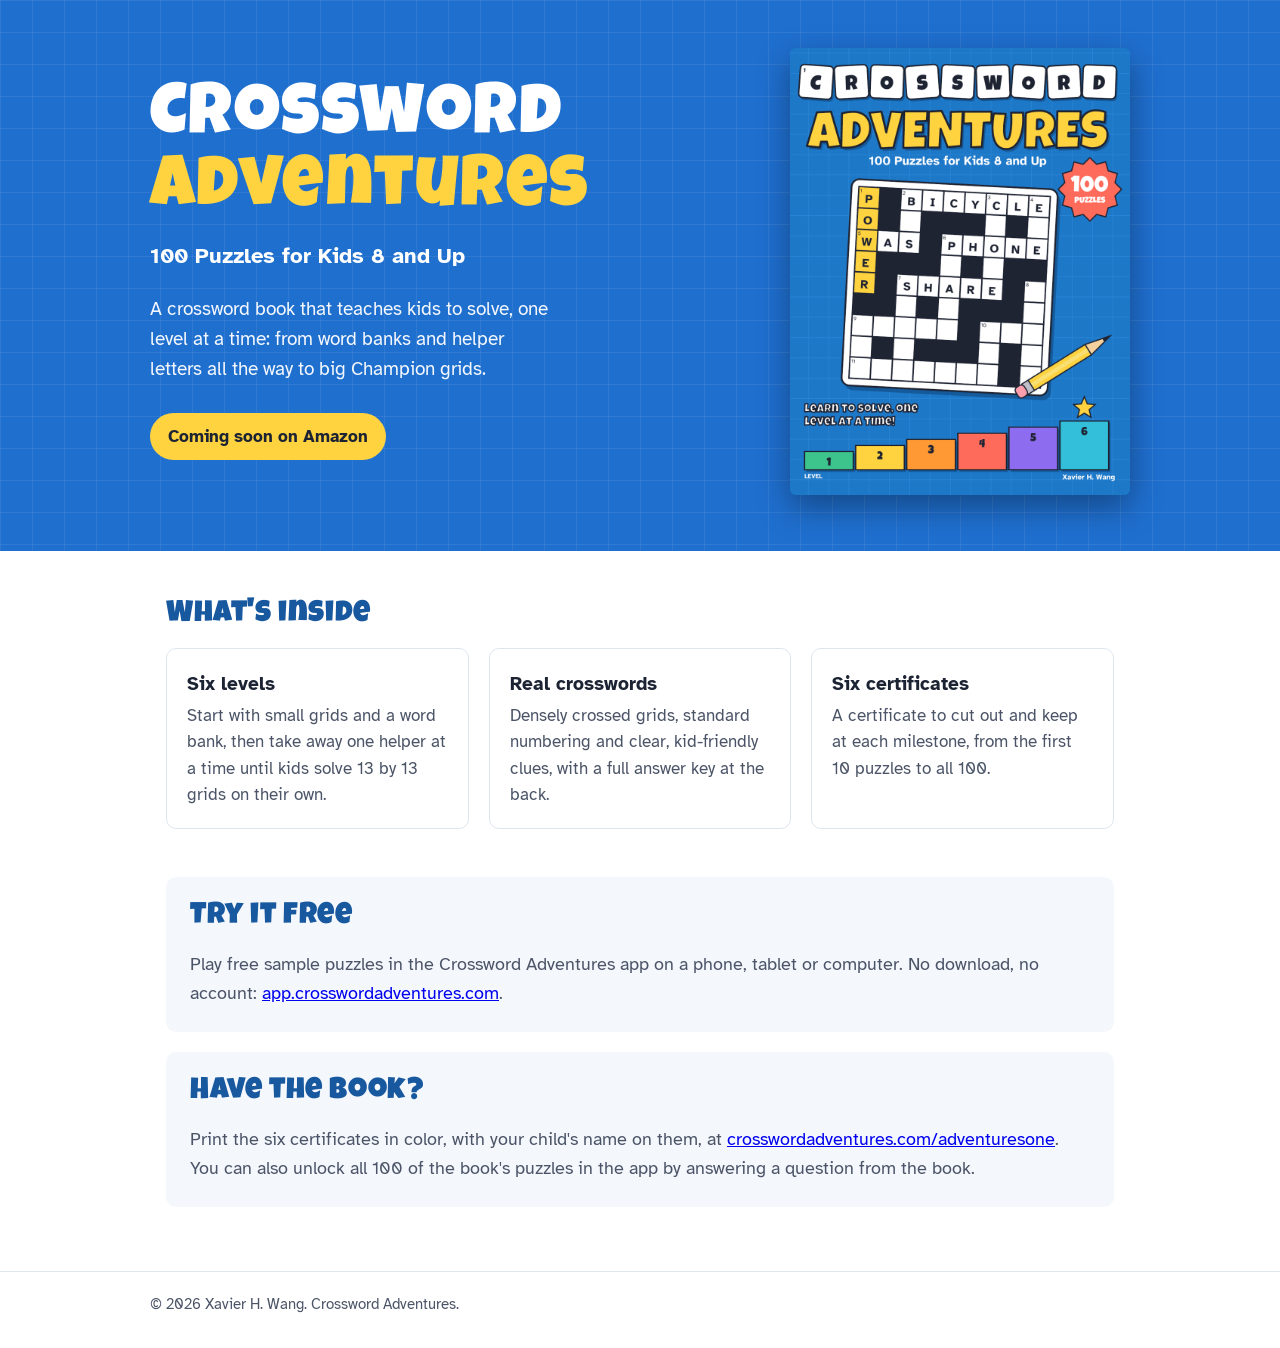
==== index.html @ 7882b206 "Make clear the app's free samples are for everyone; book owners get extras Co-Authored-By: Claude Op" ====
<!doctype html>
<html lang="en">
<head>
<meta charset="utf-8">
<meta name="viewport" content="width=device-width, initial-scale=1">
<title>Crossword Adventures</title>
<meta name="description" content="Crossword Adventures: 100 crossword puzzles for kids 8 and up that teach kids to solve, one level at a time. Coming soon on Amazon.">
<link rel="preconnect" href="https://fonts.googleapis.com">
<link rel="preconnect" href="https://fonts.gstatic.com" crossorigin>
<link rel="stylesheet" href="https://fonts.googleapis.com/css2?family=Atkinson+Hyperlegible:wght@400;700&family=Luckiest+Guy&display=swap">
<style>
  :root {
    --blue: #1f6fcf; --blue-deep: #17589f; --yellow: #ffd23f; --ink: #1c2333;
    --paper: #ffffff; --muted: #4c5568; --rule: #dfe5ef;
  }
  * { box-sizing: border-box }
  body { margin: 0; font: 18px/1.6 "Atkinson Hyperlegible", Arial, sans-serif; color: var(--ink); background: var(--paper) }
  header {
    background: var(--blue);
    background-image: linear-gradient(rgba(255,255,255,.07) 1px, transparent 1px),
                      linear-gradient(90deg, rgba(255,255,255,.07) 1px, transparent 1px);
    background-size: 32px 32px;
    color: #fff; padding: 48px 16px 56px;
  }
  .wrap { max-width: 980px; margin: 0 auto }
  .hero { display: grid; grid-template-columns: 1fr 340px; gap: 48px; align-items: center }
  h1 { font: 400 clamp(44px, 7vw, 72px)/1 "Luckiest Guy", sans-serif; margin: 0 0 12px; letter-spacing: .02em }
  h1 span { color: var(--yellow); display: block }
  .sub { font-size: 22px; font-weight: 700; margin: 0 0 20px }
  .lead { font-size: 19px; max-width: 34ch; margin: 0 0 28px; opacity: .95 }
  .badge { display: inline-block; background: var(--yellow); color: var(--ink); font-weight: 700;
           padding: 10px 18px; border-radius: 999px; font-size: 17px }
  .cover { width: 100%; height: auto; border-radius: 6px; box-shadow: 0 12px 32px rgba(0,0,0,.35) }
  main { padding: 48px 16px 24px }
  h2 { font: 400 30px/1.1 "Luckiest Guy", sans-serif; color: var(--blue-deep); margin: 0 0 16px; letter-spacing: .02em }
  .grid { display: grid; grid-template-columns: repeat(3, 1fr); gap: 20px; margin-bottom: 48px }
  .card { border: 1px solid var(--rule); border-radius: 10px; padding: 20px }
  .card b { display: block; font-size: 19px; margin-bottom: 4px }
  .card p { margin: 0; color: var(--muted); font-size: 16.5px }
  .soon { background: #f4f7fc; border-radius: 10px; padding: 24px; margin-bottom: 40px }
  .soon p { margin: 0; color: var(--muted) }
  footer { border-top: 1px solid var(--rule); padding: 20px 16px 32px; color: var(--muted); font-size: 15px }
  @media (max-width: 760px) {
    .hero { grid-template-columns: 1fr; gap: 32px; text-align: center }
    .lead { margin-left: auto; margin-right: auto }
    .cover { max-width: 300px; display: block; margin: 0 auto }
    .grid { grid-template-columns: 1fr }
  }
</style>
</head>
<body>
<header>
  <div class="wrap hero">
    <div>
      <h1>Crossword <span>Adventures</span></h1>
      <p class="sub">100 Puzzles for Kids 8 and Up</p>
      <p class="lead">A crossword book that teaches kids to solve, one level at a time: from word banks and helper letters all the way to big Champion grids.</p>
      <span class="badge">Coming soon on Amazon</span>
    </div>
    <img class="cover" src="cover.png" alt="Cover of Crossword Adventures: 100 Puzzles for Kids 8 and Up, by Xavier H. Wang" width="900" height="1182">
  </div>
</header>
<main class="wrap">
  <h2>What's inside</h2>
  <div class="grid">
    <div class="card"><b>Six levels</b><p>Start with small grids and a word bank, then take away one helper at a time until kids solve 13 by 13 grids on their own.</p></div>
    <div class="card"><b>Real crosswords</b><p>Densely crossed grids, standard numbering and clear, kid-friendly clues, with a full answer key at the back.</p></div>
    <div class="card"><b>Six certificates</b><p>A certificate to cut out and keep at each milestone, from the first 10 puzzles to all 100.</p></div>
  </div>
  <div class="soon" style="margin-bottom:20px">
    <h2>Try it free</h2>
    <p>Play free sample puzzles in the Crossword Adventures app on a phone, tablet or computer. No download, no account:
       <a href="https://app.crosswordadventures.com">app.crosswordadventures.com</a>.</p>
  </div>
  <div class="soon">
    <h2>Have the book?</h2>
    <p>Print the six certificates in color, with your child's name on them, at
       <a href="/adventuresone/">crosswordadventures.com/adventuresone</a>.
       You can also unlock all 100 of the book's puzzles in the app by answering a question from the book.</p>
  </div>
</main>
<footer>
  <div class="wrap">&copy; 2026 Xavier H. Wang. Crossword Adventures.</div>
</footer>
</body>
</html>
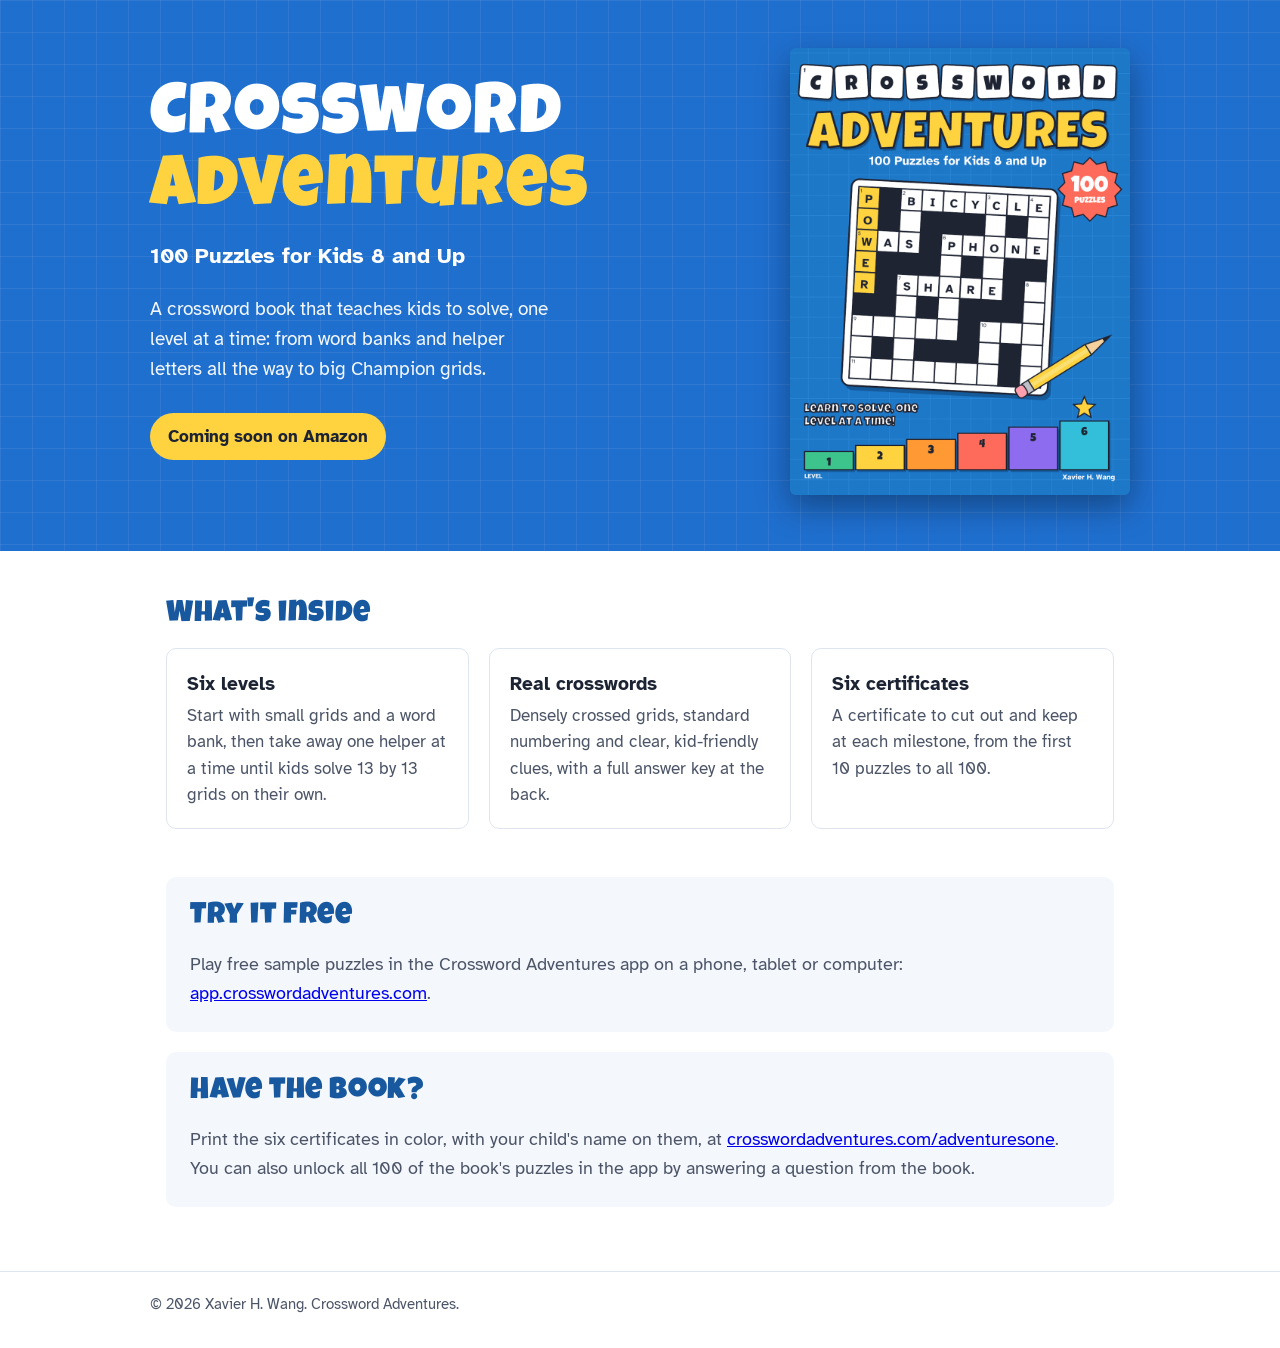
==== commit ce402479: "Drop 'no download, no account' from the app wording Co-Authored-By: Claude Opus 5.5 <noreply@anthrop" ====
--- a/index.html
+++ b/index.html
@@ -69,7 +69,7 @@
   </div>
   <div class="soon" style="margin-bottom:20px">
     <h2>Try it free</h2>
-    <p>Play free sample puzzles in the Crossword Adventures app on a phone, tablet or computer. No download, no account:
+    <p>Play free sample puzzles in the Crossword Adventures app on a phone, tablet or computer:
        <a href="https://app.crosswordadventures.com">app.crosswordadventures.com</a>.</p>
   </div>
   <div class="soon">
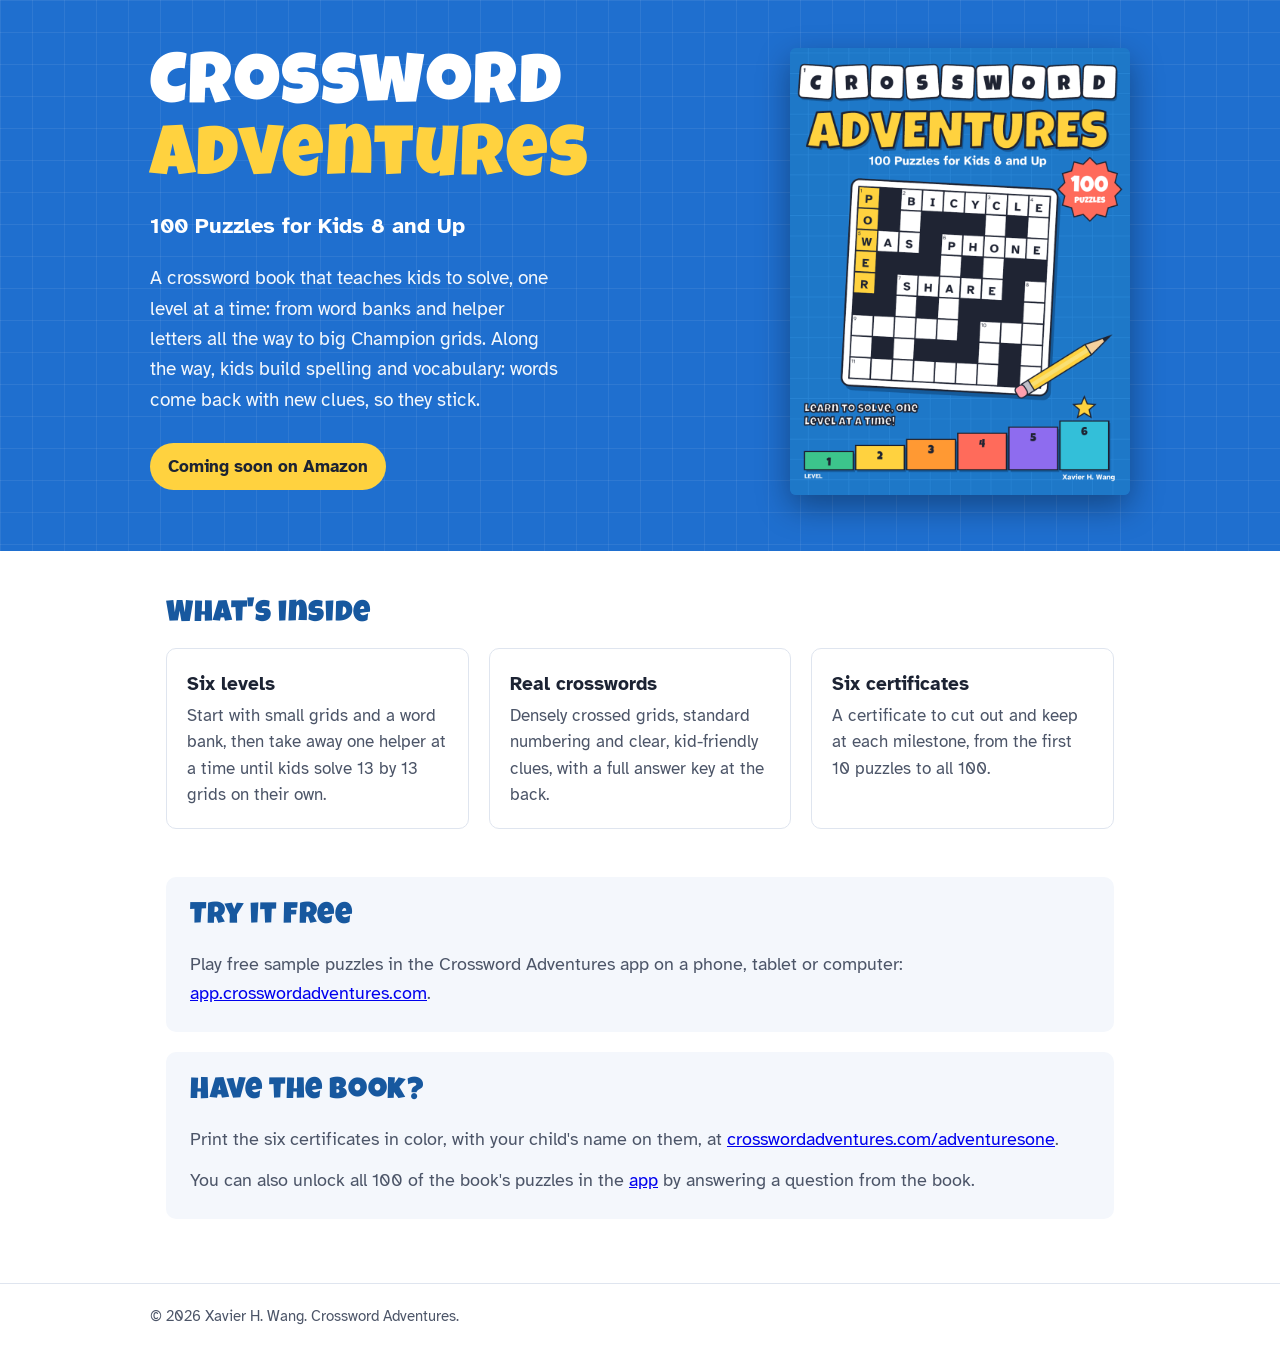
==== commit 6ca4e7aa: "Home page: spelling and vocabulary line; app sentence on its own line Co-Authored-By: Claude Opus 5." ====
--- a/index.html
+++ b/index.html
@@ -54,7 +54,7 @@
     <div>
       <h1>Crossword <span>Adventures</span></h1>
       <p class="sub">100 Puzzles for Kids 8 and Up</p>
-      <p class="lead">A crossword book that teaches kids to solve, one level at a time: from word banks and helper letters all the way to big Champion grids.</p>
+      <p class="lead">A crossword book that teaches kids to solve, one level at a time: from word banks and helper letters all the way to big Champion grids. Along the way, kids build spelling and vocabulary: words come back with new clues, so they stick.</p>
       <span class="badge">Coming soon on Amazon</span>
     </div>
     <img class="cover" src="cover.png" alt="Cover of Crossword Adventures: 100 Puzzles for Kids 8 and Up, by Xavier H. Wang" width="900" height="1182">
@@ -75,8 +75,9 @@
   <div class="soon">
     <h2>Have the book?</h2>
     <p>Print the six certificates in color, with your child's name on them, at
-       <a href="/adventuresone/">crosswordadventures.com/adventuresone</a>.
-       You can also unlock all 100 of the book's puzzles in the app by answering a question from the book.</p>
+       <a href="/adventuresone/">crosswordadventures.com/adventuresone</a>.</p>
+    <p style="margin-top:12px">You can also unlock all 100 of the book's puzzles in the
+       <a href="https://app.crosswordadventures.com">app</a> by answering a question from the book.</p>
   </div>
 </main>
 <footer>
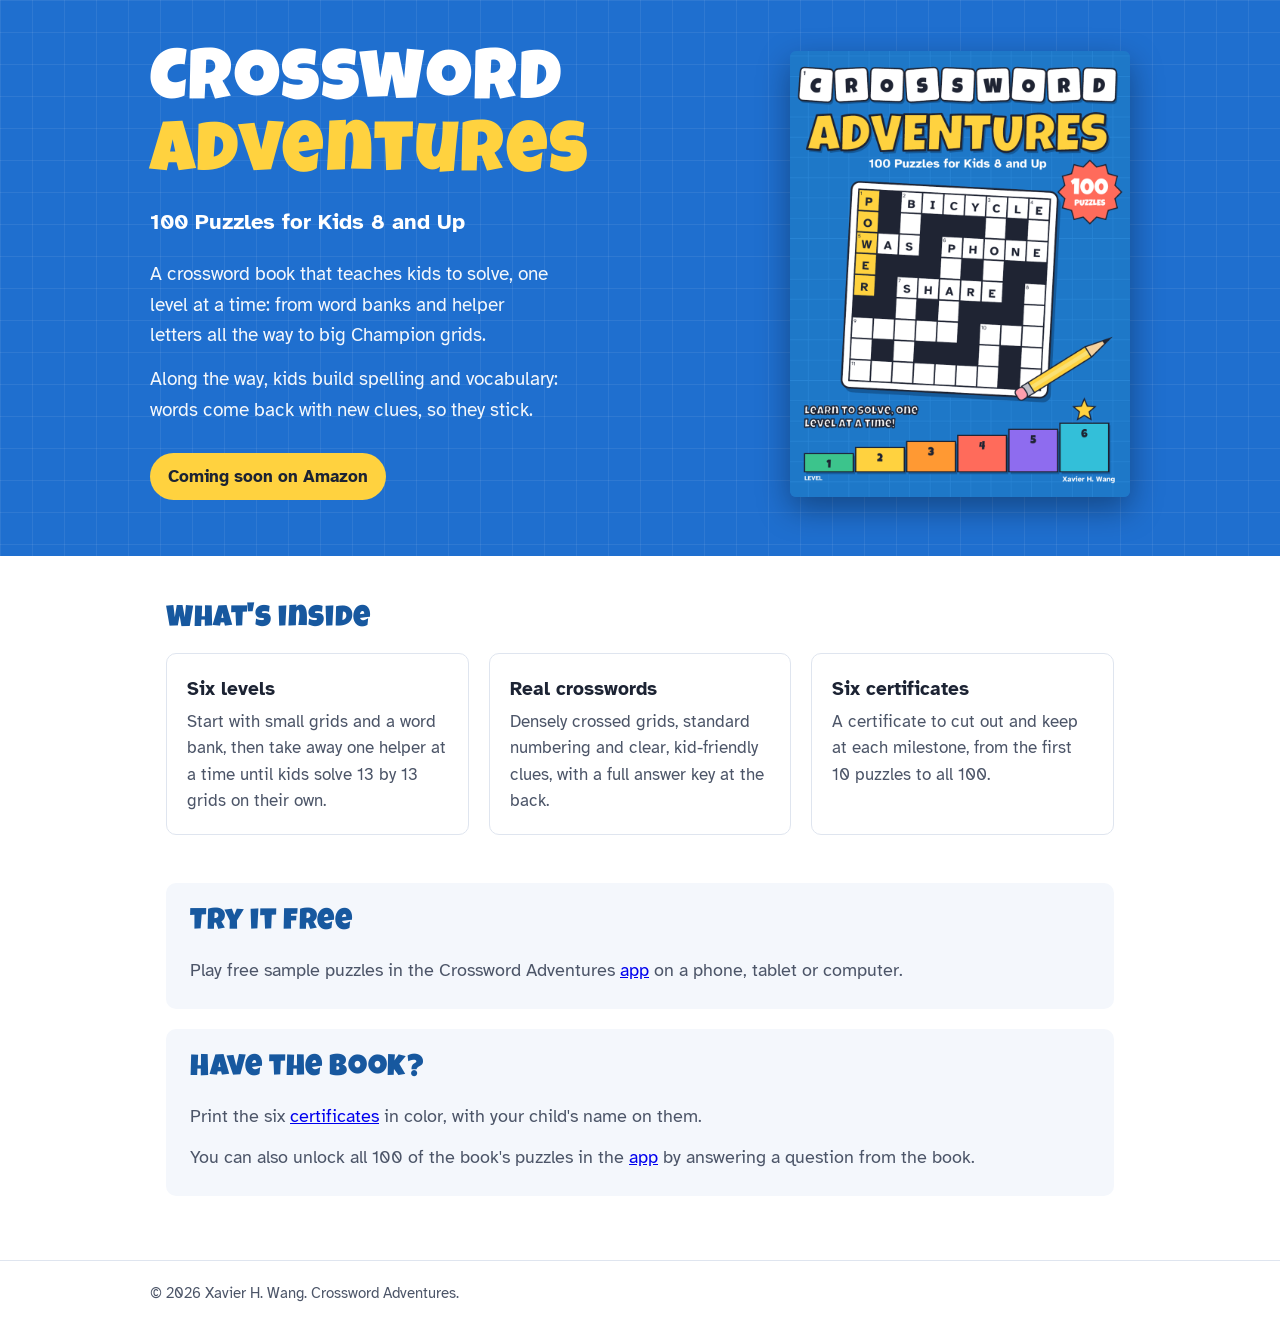
==== commit ce35854f: "Home page: vocabulary line on its own; short 'app' and 'certificates' links Co-Authored-By: Claude O" ====
--- a/index.html
+++ b/index.html
@@ -28,6 +28,7 @@
   h1 span { color: var(--yellow); display: block }
   .sub { font-size: 22px; font-weight: 700; margin: 0 0 20px }
   .lead { font-size: 19px; max-width: 34ch; margin: 0 0 28px; opacity: .95 }
+  .lead:has(+ .lead) { margin-bottom: 14px }
   .badge { display: inline-block; background: var(--yellow); color: var(--ink); font-weight: 700;
            padding: 10px 18px; border-radius: 999px; font-size: 17px }
   .cover { width: 100%; height: auto; border-radius: 6px; box-shadow: 0 12px 32px rgba(0,0,0,.35) }
@@ -54,7 +55,8 @@
     <div>
       <h1>Crossword <span>Adventures</span></h1>
       <p class="sub">100 Puzzles for Kids 8 and Up</p>
-      <p class="lead">A crossword book that teaches kids to solve, one level at a time: from word banks and helper letters all the way to big Champion grids. Along the way, kids build spelling and vocabulary: words come back with new clues, so they stick.</p>
+      <p class="lead">A crossword book that teaches kids to solve, one level at a time: from word banks and helper letters all the way to big Champion grids.</p>
+      <p class="lead">Along the way, kids build spelling and vocabulary: words come back with new clues, so they stick.</p>
       <span class="badge">Coming soon on Amazon</span>
     </div>
     <img class="cover" src="cover.png" alt="Cover of Crossword Adventures: 100 Puzzles for Kids 8 and Up, by Xavier H. Wang" width="900" height="1182">
@@ -69,13 +71,11 @@
   </div>
   <div class="soon" style="margin-bottom:20px">
     <h2>Try it free</h2>
-    <p>Play free sample puzzles in the Crossword Adventures app on a phone, tablet or computer:
-       <a href="https://app.crosswordadventures.com">app.crosswordadventures.com</a>.</p>
+    <p>Play free sample puzzles in the Crossword Adventures <a href="https://app.crosswordadventures.com">app</a> on a phone, tablet or computer.</p>
   </div>
   <div class="soon">
     <h2>Have the book?</h2>
-    <p>Print the six certificates in color, with your child's name on them, at
-       <a href="/adventuresone/">crosswordadventures.com/adventuresone</a>.</p>
+    <p>Print the six <a href="/adventuresone/">certificates</a> in color, with your child's name on them.</p>
     <p style="margin-top:12px">You can also unlock all 100 of the book's puzzles in the
        <a href="https://app.crosswordadventures.com">app</a> by answering a question from the book.</p>
   </div>
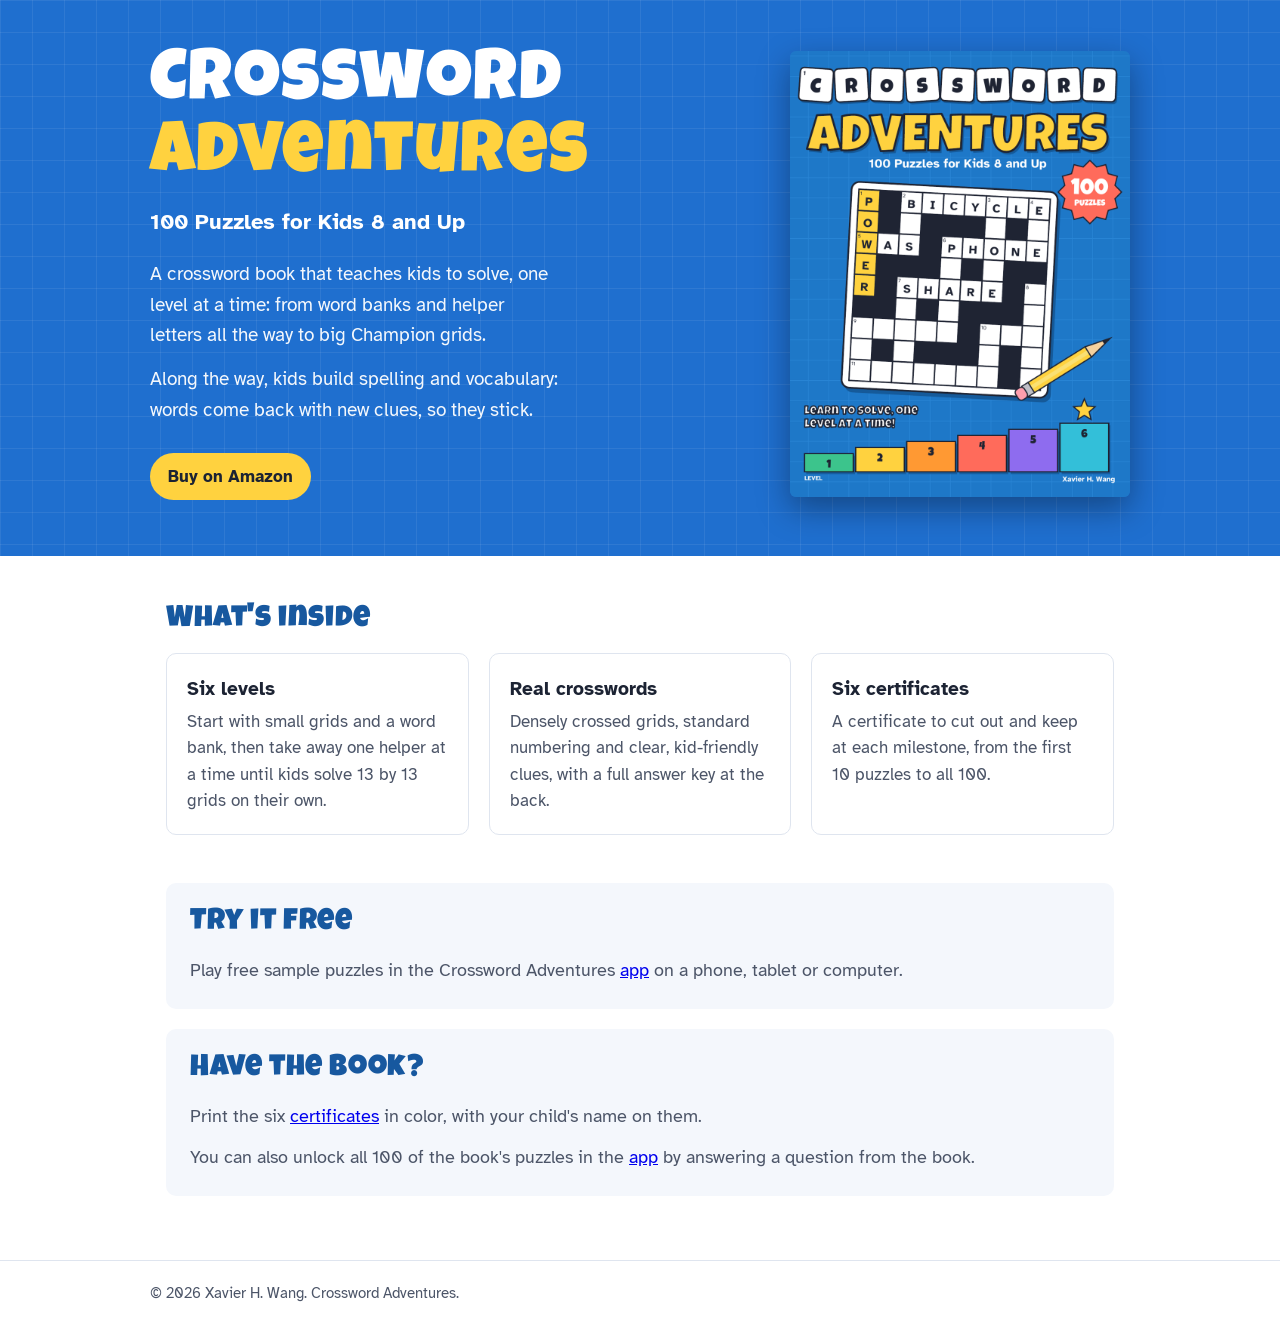
==== commit 4f2f38e2: "US book is live: 'Buy on Amazon' badge links to amazon.com/dp/B0HRD9HSZ9 (home + /adventuresone) Co-" ====
--- a/index.html
+++ b/index.html
@@ -4,7 +4,7 @@
 <meta charset="utf-8">
 <meta name="viewport" content="width=device-width, initial-scale=1">
 <title>Crossword Adventures</title>
-<meta name="description" content="Crossword Adventures: 100 crossword puzzles for kids 8 and up that teach kids to solve, one level at a time. Coming soon on Amazon.">
+<meta name="description" content="Crossword Adventures: 100 crossword puzzles for kids 8 and up that teach kids to solve, one level at a time. Available now on Amazon.">
 <link rel="preconnect" href="https://fonts.googleapis.com">
 <link rel="preconnect" href="https://fonts.gstatic.com" crossorigin>
 <link rel="stylesheet" href="https://fonts.googleapis.com/css2?family=Atkinson+Hyperlegible:wght@400;700&family=Luckiest+Guy&display=swap">
@@ -57,7 +57,7 @@
       <p class="sub">100 Puzzles for Kids 8 and Up</p>
       <p class="lead">A crossword book that teaches kids to solve, one level at a time: from word banks and helper letters all the way to big Champion grids.</p>
       <p class="lead">Along the way, kids build spelling and vocabulary: words come back with new clues, so they stick.</p>
-      <span class="badge">Coming soon on Amazon</span>
+      <a class="badge" href="https://www.amazon.com/dp/B0HRD9HSZ9" style="text-decoration:none">Buy on Amazon</a>
     </div>
     <img class="cover" src="cover.png" alt="Cover of Crossword Adventures: 100 Puzzles for Kids 8 and Up, by Xavier H. Wang" width="900" height="1182">
   </div>
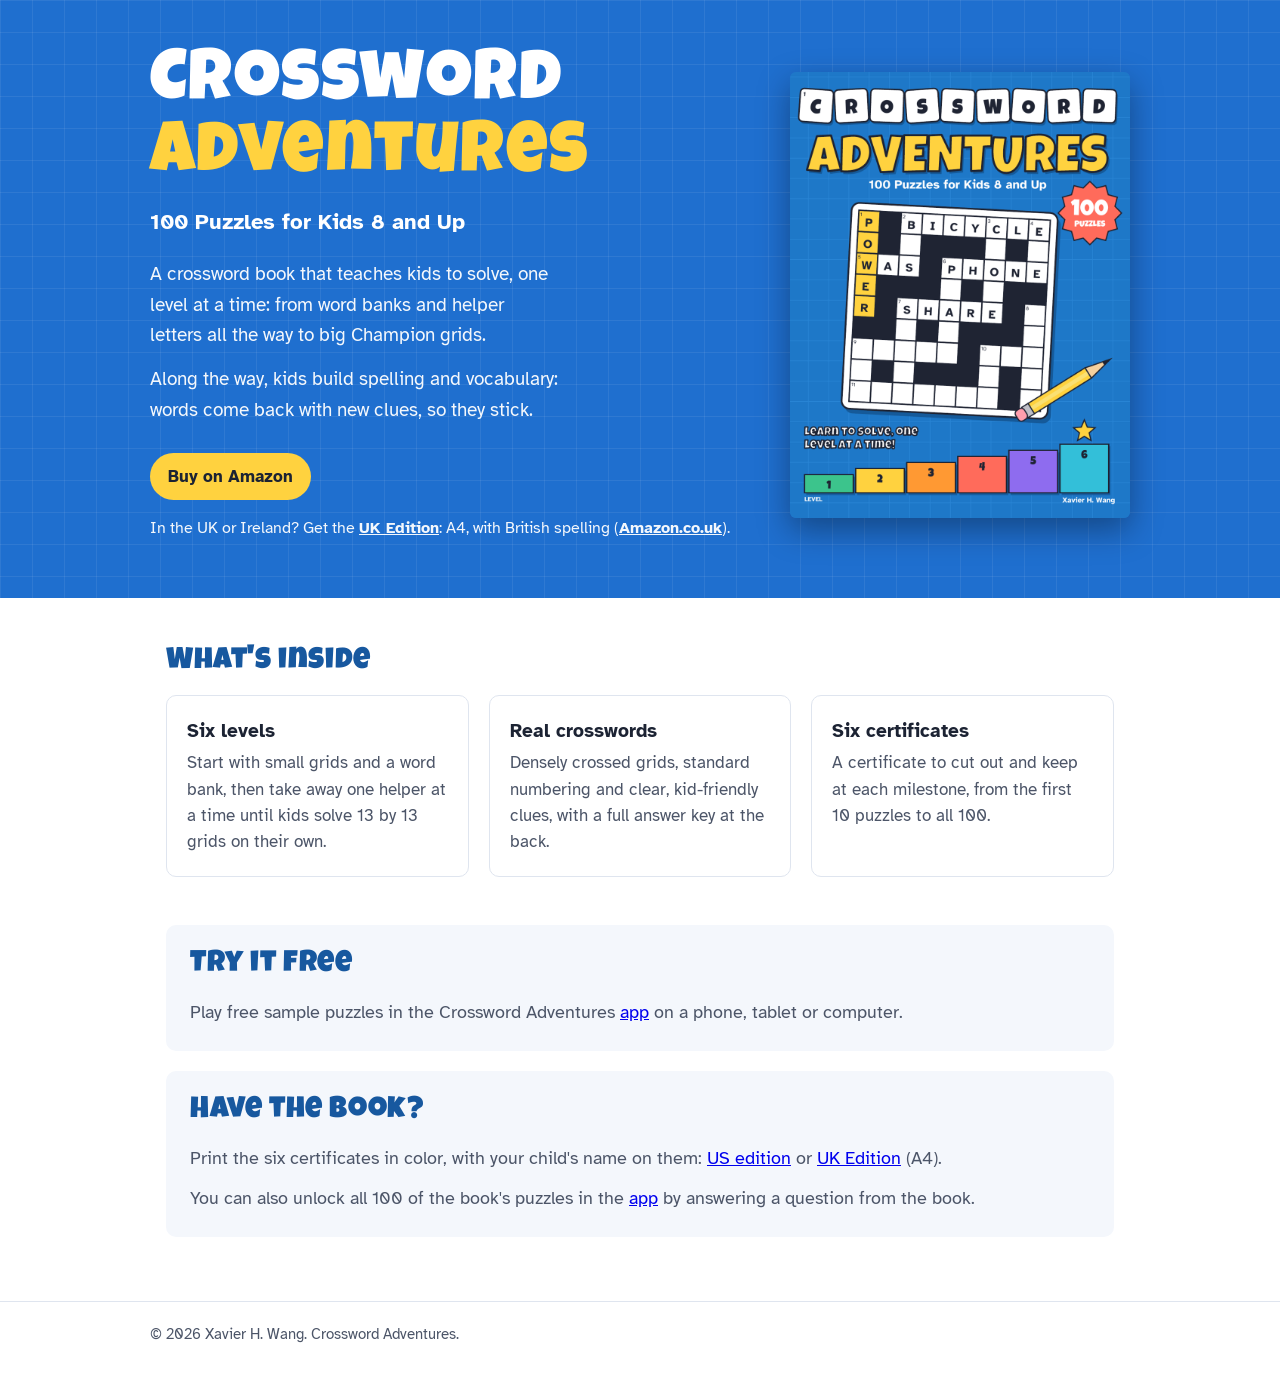
==== commit 8f1bd2fe: "Cross-link the US and UK editions Home page: UK Edition line under 'Buy on Amazon' and both certific" ====
--- a/index.html
+++ b/index.html
@@ -31,6 +31,9 @@
   .lead:has(+ .lead) { margin-bottom: 14px }
   .badge { display: inline-block; background: var(--yellow); color: var(--ink); font-weight: 700;
            padding: 10px 18px; border-radius: 999px; font-size: 17px }
+  .edition { margin: 16px 0 0; font-size: 16px; opacity: .95 }
+  .edition a { color: #fff; font-weight: 700 }
+  .edition a:focus-visible { outline: 3px solid var(--yellow); outline-offset: 2px }
   .cover { width: 100%; height: auto; border-radius: 6px; box-shadow: 0 12px 32px rgba(0,0,0,.35) }
   main { padding: 48px 16px 24px }
   h2 { font: 400 30px/1.1 "Luckiest Guy", sans-serif; color: var(--blue-deep); margin: 0 0 16px; letter-spacing: .02em }
@@ -58,6 +61,7 @@
       <p class="lead">A crossword book that teaches kids to solve, one level at a time: from word banks and helper letters all the way to big Champion grids.</p>
       <p class="lead">Along the way, kids build spelling and vocabulary: words come back with new clues, so they stick.</p>
       <a class="badge" href="https://www.amazon.com/dp/B0HRD9HSZ9" style="text-decoration:none">Buy on Amazon</a>
+      <p class="edition">In the UK or Ireland? Get the <a href="/adventuresone-uk/">UK Edition</a>: A4, with British spelling (<a href="https://www.amazon.co.uk/dp/B0HRG3HMQG">Amazon.co.uk</a>).</p>
     </div>
     <img class="cover" src="cover.png" alt="Cover of Crossword Adventures: 100 Puzzles for Kids 8 and Up, by Xavier H. Wang" width="900" height="1182">
   </div>
@@ -75,7 +79,7 @@
   </div>
   <div class="soon">
     <h2>Have the book?</h2>
-    <p>Print the six <a href="/adventuresone/">certificates</a> in color, with your child's name on them.</p>
+    <p>Print the six certificates in color, with your child's name on them: <a href="/adventuresone/">US edition</a> or <a href="/adventuresone-uk/">UK Edition</a> (A4).</p>
     <p style="margin-top:12px">You can also unlock all 100 of the book's puzzles in the
        <a href="https://app.crosswordadventures.com">app</a> by answering a question from the book.</p>
   </div>
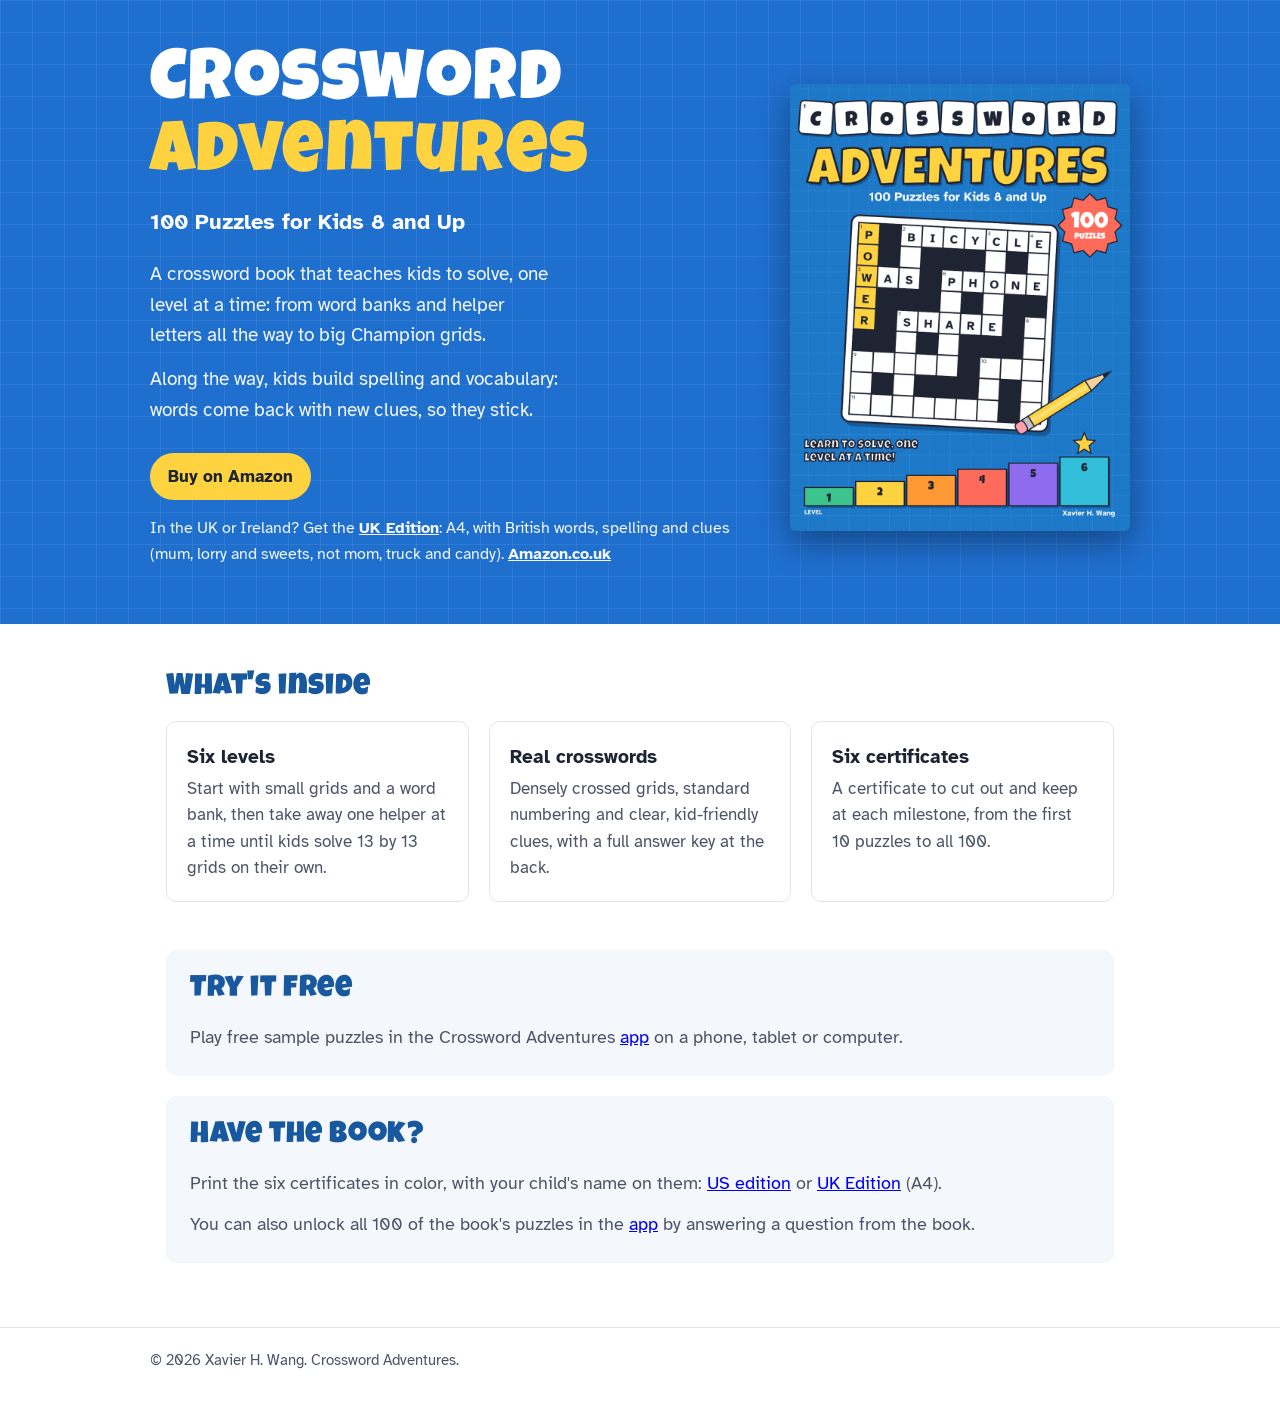
==== commit 04c57d19: "Say the UK Edition has British words, spelling and clues (mum, lorry, sweets) Co-Authored-By: Claude" ====
--- a/index.html
+++ b/index.html
@@ -61,7 +61,7 @@
       <p class="lead">A crossword book that teaches kids to solve, one level at a time: from word banks and helper letters all the way to big Champion grids.</p>
       <p class="lead">Along the way, kids build spelling and vocabulary: words come back with new clues, so they stick.</p>
       <a class="badge" href="https://www.amazon.com/dp/B0HRD9HSZ9" style="text-decoration:none">Buy on Amazon</a>
-      <p class="edition">In the UK or Ireland? Get the <a href="/adventuresone-uk/">UK Edition</a>: A4, with British spelling (<a href="https://www.amazon.co.uk/dp/B0HRG3HMQG">Amazon.co.uk</a>).</p>
+      <p class="edition">In the UK or Ireland? Get the <a href="/adventuresone-uk/">UK Edition</a>: A4, with British words, spelling and clues (mum, lorry and sweets, not mom, truck and candy). <a href="https://www.amazon.co.uk/dp/B0HRG3HMQG">Amazon.co.uk</a></p>
     </div>
     <img class="cover" src="cover.png" alt="Cover of Crossword Adventures: 100 Puzzles for Kids 8 and Up, by Xavier H. Wang" width="900" height="1182">
   </div>
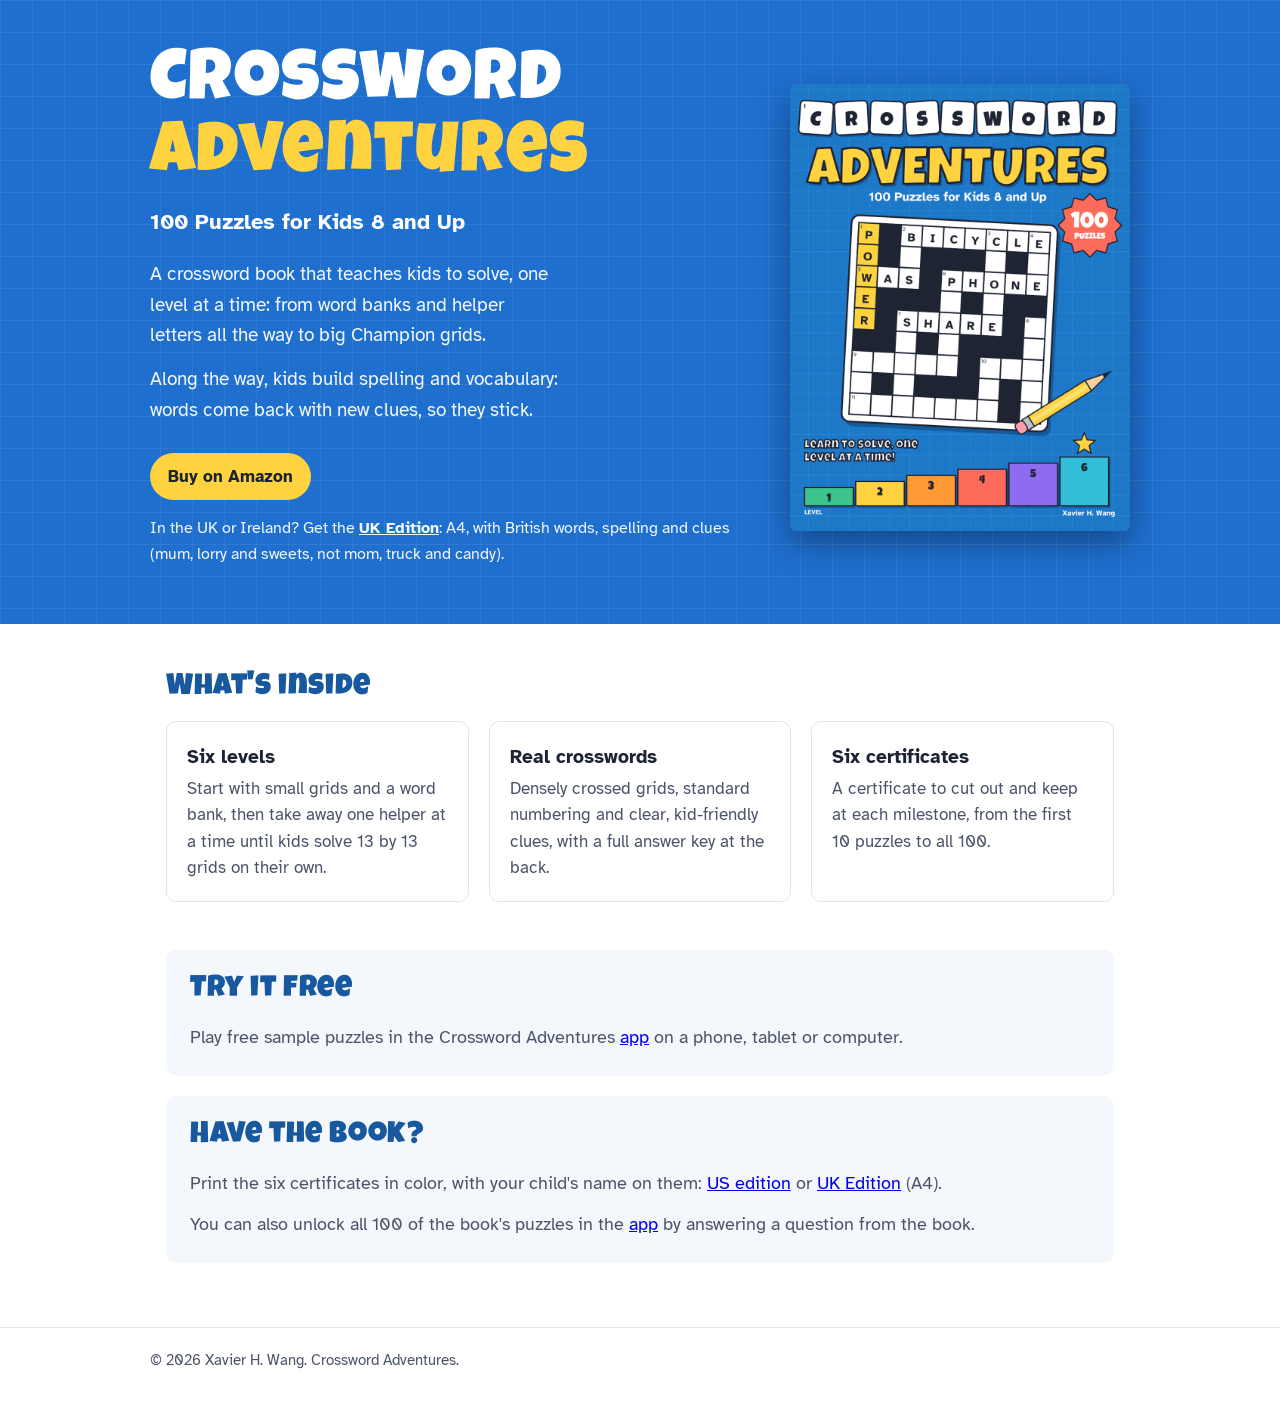
==== commit 9d622cad: "Home page: the UK Edition link goes straight to Amazon.co.uk (one link, not two) Co-Authored-By: Cla" ====
--- a/index.html
+++ b/index.html
@@ -61,7 +61,7 @@
       <p class="lead">A crossword book that teaches kids to solve, one level at a time: from word banks and helper letters all the way to big Champion grids.</p>
       <p class="lead">Along the way, kids build spelling and vocabulary: words come back with new clues, so they stick.</p>
       <a class="badge" href="https://www.amazon.com/dp/B0HRD9HSZ9" style="text-decoration:none">Buy on Amazon</a>
-      <p class="edition">In the UK or Ireland? Get the <a href="/adventuresone-uk/">UK Edition</a>: A4, with British words, spelling and clues (mum, lorry and sweets, not mom, truck and candy). <a href="https://www.amazon.co.uk/dp/B0HRG3HMQG">Amazon.co.uk</a></p>
+      <p class="edition">In the UK or Ireland? Get the <a href="https://www.amazon.co.uk/dp/B0HRG3HMQG">UK Edition</a>: A4, with British words, spelling and clues (mum, lorry and sweets, not mom, truck and candy).</p>
     </div>
     <img class="cover" src="cover.png" alt="Cover of Crossword Adventures: 100 Puzzles for Kids 8 and Up, by Xavier H. Wang" width="900" height="1182">
   </div>
